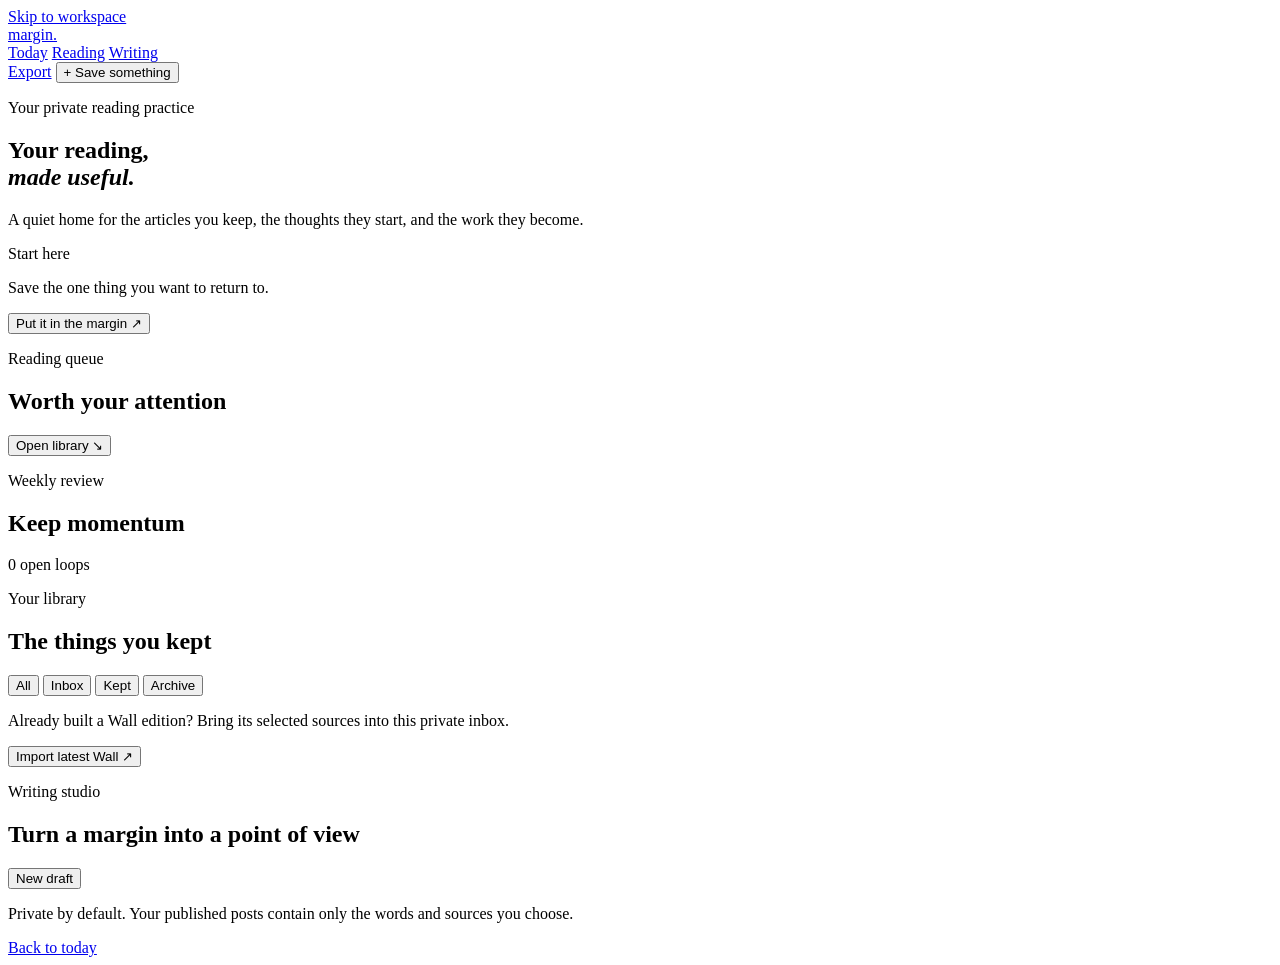
==== wall_harness/web/templates/index.html @ 51578baf "feat: package Margin for private hosting" ====
<!doctype html>
<html lang="en">
  <head>
    <meta charset="utf-8" />
    <meta name="viewport" content="width=device-width, initial-scale=1" />
    <meta name="description" content="A private home for what you read, think, and publish." />
    <title>Margin — reading to writing</title>
    <link rel="stylesheet" href="/static/app.css" />
  </head>
  <body>
    <a class="skip-link" href="#main-content">Skip to workspace</a>
    <div class="workspace-shell">
      <header class="topbar">
        <a class="wordmark" href="/" aria-label="Margin home">margin<span>.</span></a>
        <nav aria-label="Workspace navigation">
          <a class="nav-link is-active" href="#today">Today</a>
          <a class="nav-link" href="#inbox">Reading</a>
          <a class="nav-link" href="#studio">Writing</a>
        </nav>
        <div class="topbar-actions">
          <a class="quiet-link" href="/api/reading/export">Export</a>
          <button id="capture-button" class="button button-primary" type="button"><span>+ </span>Save something</button>
        </div>
      </header>

      <main id="main-content">
        <section id="today" class="hero">
          <div>
            <p id="date-line" class="eyebrow">Your private reading practice</p>
            <h1>Your reading,<br /><em>made useful.</em></h1>
            <p class="hero-copy">A quiet home for the articles you keep, the thoughts they start, and the work they become.</p>
          </div>
          <aside class="hero-note" aria-label="Today's invitation">
            <p class="eyebrow">Start here</p>
            <p>Save the one thing you want to return to.</p>
            <button id="hero-capture" class="text-link" type="button">Put it in the margin <span aria-hidden="true">↗</span></button>
          </aside>
        </section>

        <div id="notice" class="notice" role="status" aria-live="polite"></div>

        <section class="overview-grid" aria-label="Your workspace overview">
          <section class="panel panel-focus" aria-labelledby="focus-title">
            <div class="panel-heading">
              <div><p class="eyebrow">Reading queue</p><h2 id="focus-title">Worth your attention</h2></div>
              <button class="text-link" type="button" data-scroll="inbox">Open library <span aria-hidden="true">↘</span></button>
            </div>
            <div id="focus-list" class="focus-list" aria-live="polite"></div>
          </section>

          <section class="panel panel-review" aria-labelledby="review-title">
            <div class="panel-heading"><div><p class="eyebrow">Weekly review</p><h2 id="review-title">Keep momentum</h2></div><span id="review-count" class="count-chip">0 open loops</span></div>
            <div id="review-list" class="review-list"></div>
          </section>
        </section>

        <section id="inbox" class="section-block" aria-labelledby="inbox-title">
          <div class="section-heading">
            <div><p class="eyebrow">Your library</p><h2 id="inbox-title">The things you kept</h2></div>
            <div class="filter-group" role="group" aria-label="Filter reading items">
              <button class="filter is-active" data-status="all" type="button">All</button>
              <button class="filter" data-status="inbox" type="button">Inbox</button>
              <button class="filter" data-status="kept" type="button">Kept</button>
              <button class="filter" data-status="archived" type="button">Archive</button>
            </div>
          </div>
          <div class="import-row"><p>Already built a Wall edition? Bring its selected sources into this private inbox.</p><button id="import-wall" class="text-link" type="button">Import latest Wall <span aria-hidden="true">↗</span></button></div>
          <div id="entry-list" class="entry-list" aria-live="polite"></div>
        </section>

        <section id="studio" class="section-block studio" aria-labelledby="studio-title">
          <div class="section-heading">
            <div><p class="eyebrow">Writing studio</p><h2 id="studio-title">Turn a margin into a point of view</h2></div>
            <button id="new-draft" class="button button-secondary" type="button">New draft</button>
          </div>
          <div id="draft-list" class="draft-list" aria-live="polite"></div>
        </section>
      </main>

      <footer class="footer"><p>Private by default. Your published posts contain only the words and sources you choose.</p><a href="#today">Back to today</a></footer>
    </div>

    <dialog id="capture-dialog" aria-labelledby="capture-title">
      <form id="capture-form" class="dialog-shell">
        <div class="dialog-topline"><p class="eyebrow">Reading inbox</p><button class="icon-button" type="button" data-close-dialog="capture-dialog" aria-label="Close save form">×</button></div>
        <h2 id="capture-title">Save something<br /><em>worth returning to.</em></h2>
        <div class="form-grid">
          <label class="field field-wide"><span>Title</span><input id="capture-title-input" name="title" required maxlength="500" placeholder="What caught your attention?" /></label>
          <label class="field"><span>Link <small>optional</small></span><input id="capture-url" name="url" type="url" maxlength="4096" placeholder="https://" /></label>
          <label class="field"><span>Source</span><input id="capture-source" name="source" maxlength="200" value="Saved link" /></label>
          <label class="field field-wide"><span>Tags <small>comma-separated</small></span><input id="capture-tags" name="tags" maxlength="500" placeholder="agents, research, to write" /></label>
          <label class="field field-wide"><span>Why keep it?</span><textarea id="capture-summary" name="summary" maxlength="20000" placeholder="A few words for future you."></textarea></label>
        </div>
        <div class="dialog-actions"><button class="text-link" type="button" data-close-dialog="capture-dialog">Cancel</button><button class="button button-primary" type="submit">Save to inbox</button></div>
      </form>
    </dialog>

    <dialog id="entry-dialog" aria-labelledby="entry-dialog-title">
      <div class="dialog-shell detail-shell">
        <div class="dialog-topline"><p class="eyebrow">Reading note</p><button class="icon-button" type="button" data-close-dialog="entry-dialog" aria-label="Close reading note">×</button></div>
        <div id="entry-detail"></div>
      </div>
    </dialog>

    <dialog id="draft-dialog" aria-labelledby="draft-dialog-title">
      <form id="draft-form" class="dialog-shell draft-shell">
        <div class="dialog-topline"><p class="eyebrow">Writing studio</p><button class="icon-button" type="button" data-close-dialog="draft-dialog" aria-label="Close draft editor">×</button></div>
        <input id="draft-id" type="hidden" />
        <label class="draft-title-field"><span class="sr-only">Draft title</span><input id="draft-title" required maxlength="500" placeholder="Give this thought a title" /></label>
        <label class="field"><span>Your draft</span><textarea id="draft-body" maxlength="100000" placeholder="Start from what you noticed. Sources stay connected below."></textarea></label>
        <fieldset class="source-picker"><legend>Source cards</legend><div id="draft-sources"></div></fieldset>
        <div class="dialog-actions"><button id="publish-draft" class="text-link" type="button" hidden>Publish now ↗</button><button class="button button-primary" type="submit">Save draft</button></div>
      </form>
    </dialog>

    <script type="module" src="/static/app.js"></script>
  </body>
</html>
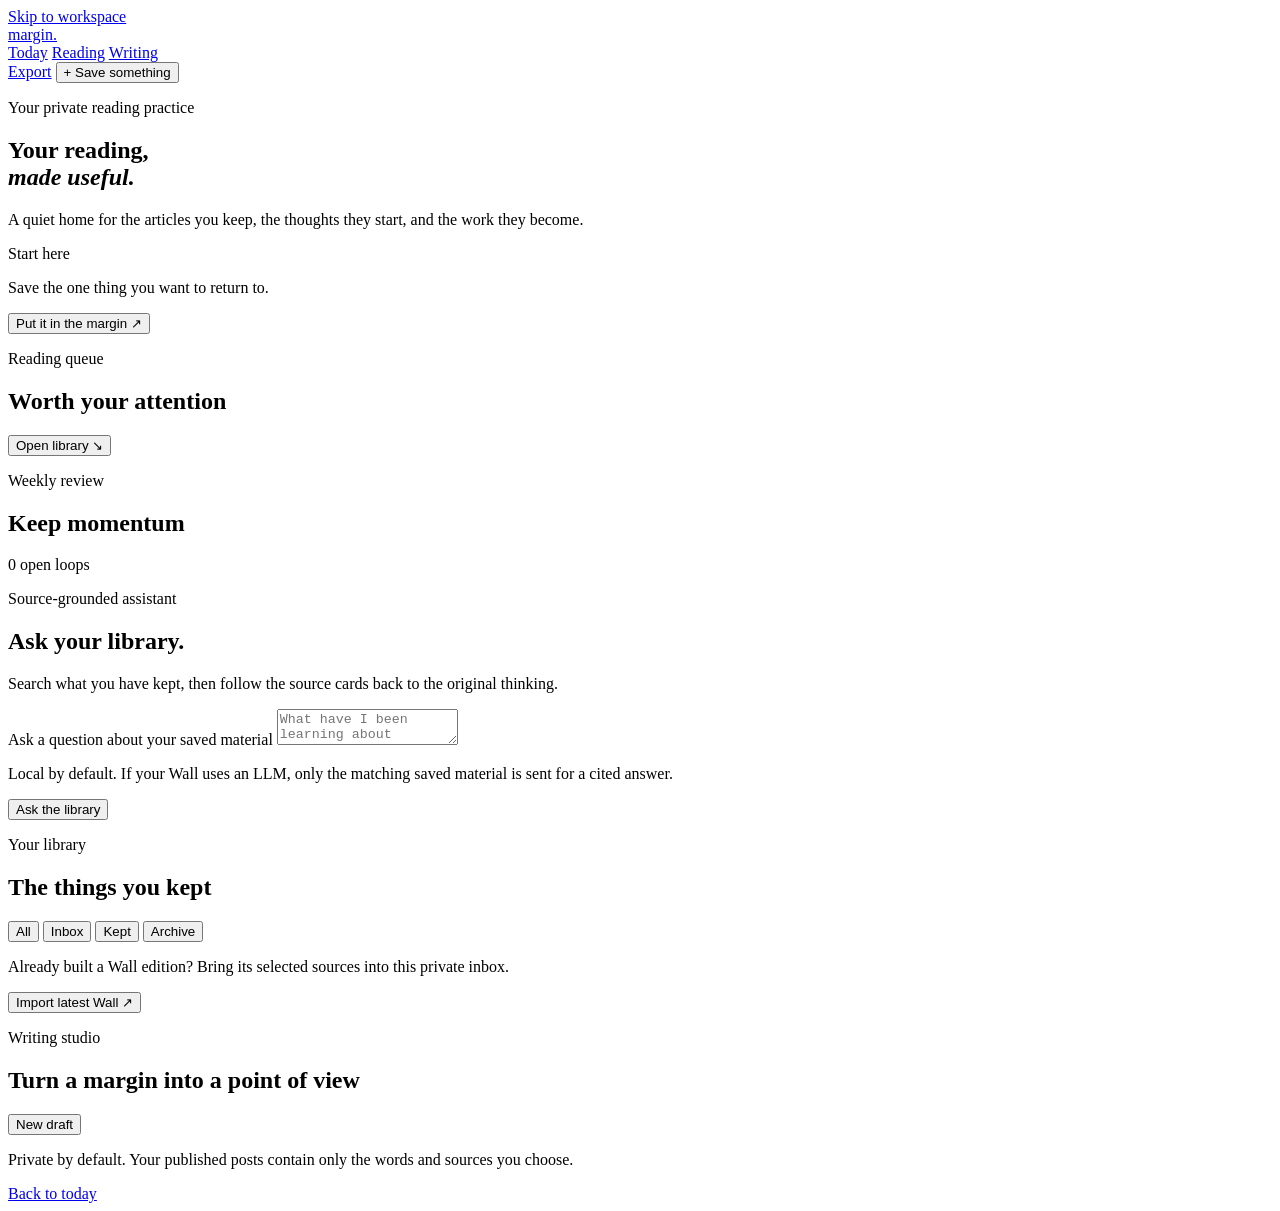
==== commit 30a35f0d: "feat: add source-grounded library assistant" ====
--- a/wall_harness/web/templates/index.html
+++ b/wall_harness/web/templates/index.html
@@ -52,6 +52,20 @@
             <div class="panel-heading"><div><p class="eyebrow">Weekly review</p><h2 id="review-title">Keep momentum</h2></div><span id="review-count" class="count-chip">0 open loops</span></div>
             <div id="review-list" class="review-list"></div>
           </section>
+        </section>
+
+        <section class="library-ask" aria-labelledby="library-ask-title">
+          <div>
+            <p class="eyebrow">Source-grounded assistant</p>
+            <h2 id="library-ask-title">Ask your library.</h2>
+            <p>Search what you have kept, then follow the source cards back to the original thinking.</p>
+          </div>
+          <form id="library-ask-form" class="library-ask-form">
+            <label class="sr-only" for="library-question">Ask a question about your saved material</label>
+            <textarea id="library-question" required maxlength="1000" placeholder="What have I been learning about evaluation-driven agents?"></textarea>
+            <div class="library-ask-actions"><p>Local by default. If your Wall uses an LLM, only the matching saved material is sent for a cited answer.</p><button class="button button-primary" type="submit">Ask the library</button></div>
+          </form>
+          <div id="library-answer" class="library-answer" aria-live="polite"></div>
         </section>
 
         <section id="inbox" class="section-block" aria-labelledby="inbox-title">
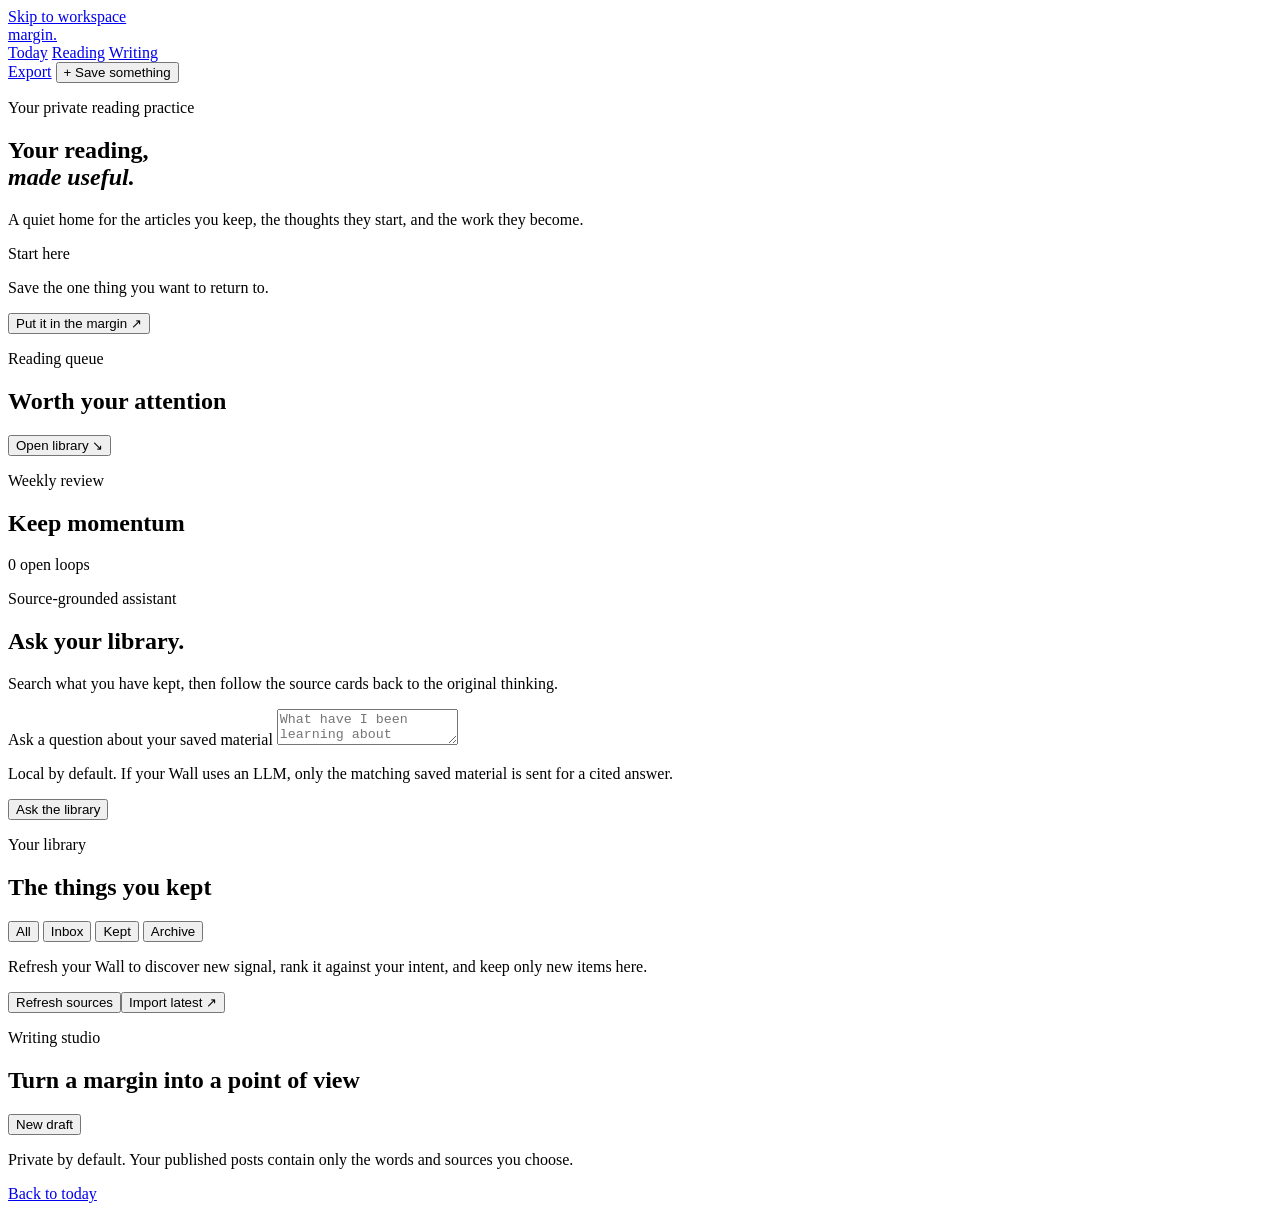
==== commit e9cfba2a: "feat: refresh Margin directly from Wall sources" ====
--- a/wall_harness/web/templates/index.html
+++ b/wall_harness/web/templates/index.html
@@ -78,7 +78,7 @@
               <button class="filter" data-status="archived" type="button">Archive</button>
             </div>
           </div>
-          <div class="import-row"><p>Already built a Wall edition? Bring its selected sources into this private inbox.</p><button id="import-wall" class="text-link" type="button">Import latest Wall <span aria-hidden="true">↗</span></button></div>
+          <div class="import-row"><p>Refresh your Wall to discover new signal, rank it against your intent, and keep only new items here.</p><div class="import-actions"><button id="refresh-wall" class="button button-secondary" type="button">Refresh sources</button><button id="import-wall" class="text-link" type="button">Import latest <span aria-hidden="true">↗</span></button></div></div>
           <div id="entry-list" class="entry-list" aria-live="polite"></div>
         </section>
 
@@ -122,6 +122,11 @@
         <input id="draft-id" type="hidden" />
         <label class="draft-title-field"><span class="sr-only">Draft title</span><input id="draft-title" required maxlength="500" placeholder="Give this thought a title" /></label>
         <label class="field"><span>Your draft</span><textarea id="draft-body" maxlength="100000" placeholder="Start from what you noticed. Sources stay connected below."></textarea></label>
+        <section class="draft-assist" aria-labelledby="draft-assist-title">
+          <div class="draft-assist-heading"><div><p class="eyebrow">Source-backed starter</p><h3 id="draft-assist-title">Find a shape, then make it yours.</h3></div><button id="build-draft-starter" class="text-link" type="button">Make a starter ↗</button></div>
+          <label class="field"><span>Writing angle <small>optional</small></span><input id="draft-intent" maxlength="2000" placeholder="What do you want this post to help someone understand?" /></label>
+          <div id="draft-starter-preview" class="draft-starter-preview" hidden><p id="draft-starter-mode" class="eyebrow"></p><pre id="draft-starter-body"></pre><p>This is an editable working draft. Check every claim and remove any private margin before publishing.</p><button id="use-draft-starter" class="button button-secondary" type="button">Insert in editor</button></div>
+        </section>
         <fieldset class="source-picker"><legend>Source cards</legend><div id="draft-sources"></div></fieldset>
         <div class="dialog-actions"><button id="publish-draft" class="text-link" type="button" hidden>Publish now ↗</button><button class="button button-primary" type="submit">Save draft</button></div>
       </form>
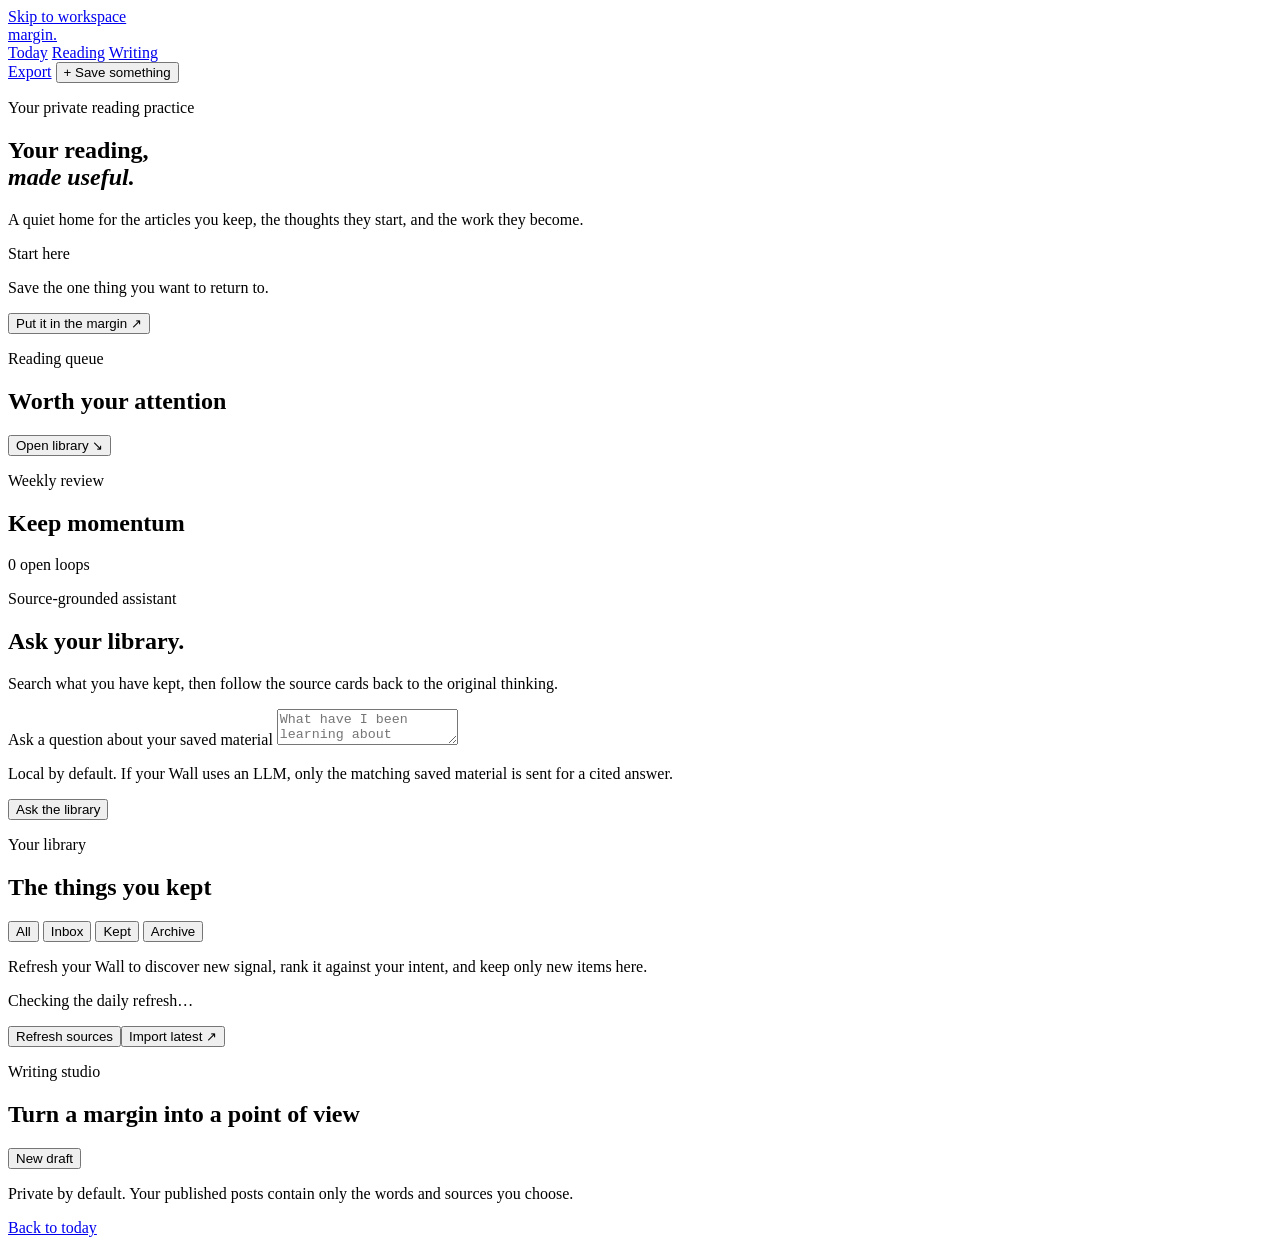
==== commit fabada7a: "feat: show daily refresh state in Margin" ====
--- a/wall_harness/web/templates/index.html
+++ b/wall_harness/web/templates/index.html
@@ -78,7 +78,7 @@
               <button class="filter" data-status="archived" type="button">Archive</button>
             </div>
           </div>
-          <div class="import-row"><p>Refresh your Wall to discover new signal, rank it against your intent, and keep only new items here.</p><div class="import-actions"><button id="refresh-wall" class="button button-secondary" type="button">Refresh sources</button><button id="import-wall" class="text-link" type="button">Import latest <span aria-hidden="true">↗</span></button></div></div>
+          <div class="import-row"><div><p>Refresh your Wall to discover new signal, rank it against your intent, and keep only new items here.</p><p id="refresh-status" class="refresh-status" aria-live="polite">Checking the daily refresh…</p></div><div class="import-actions"><button id="refresh-wall" class="button button-secondary" type="button">Refresh sources</button><button id="import-wall" class="text-link" type="button">Import latest <span aria-hidden="true">↗</span></button></div></div>
           <div id="entry-list" class="entry-list" aria-live="polite"></div>
         </section>
 
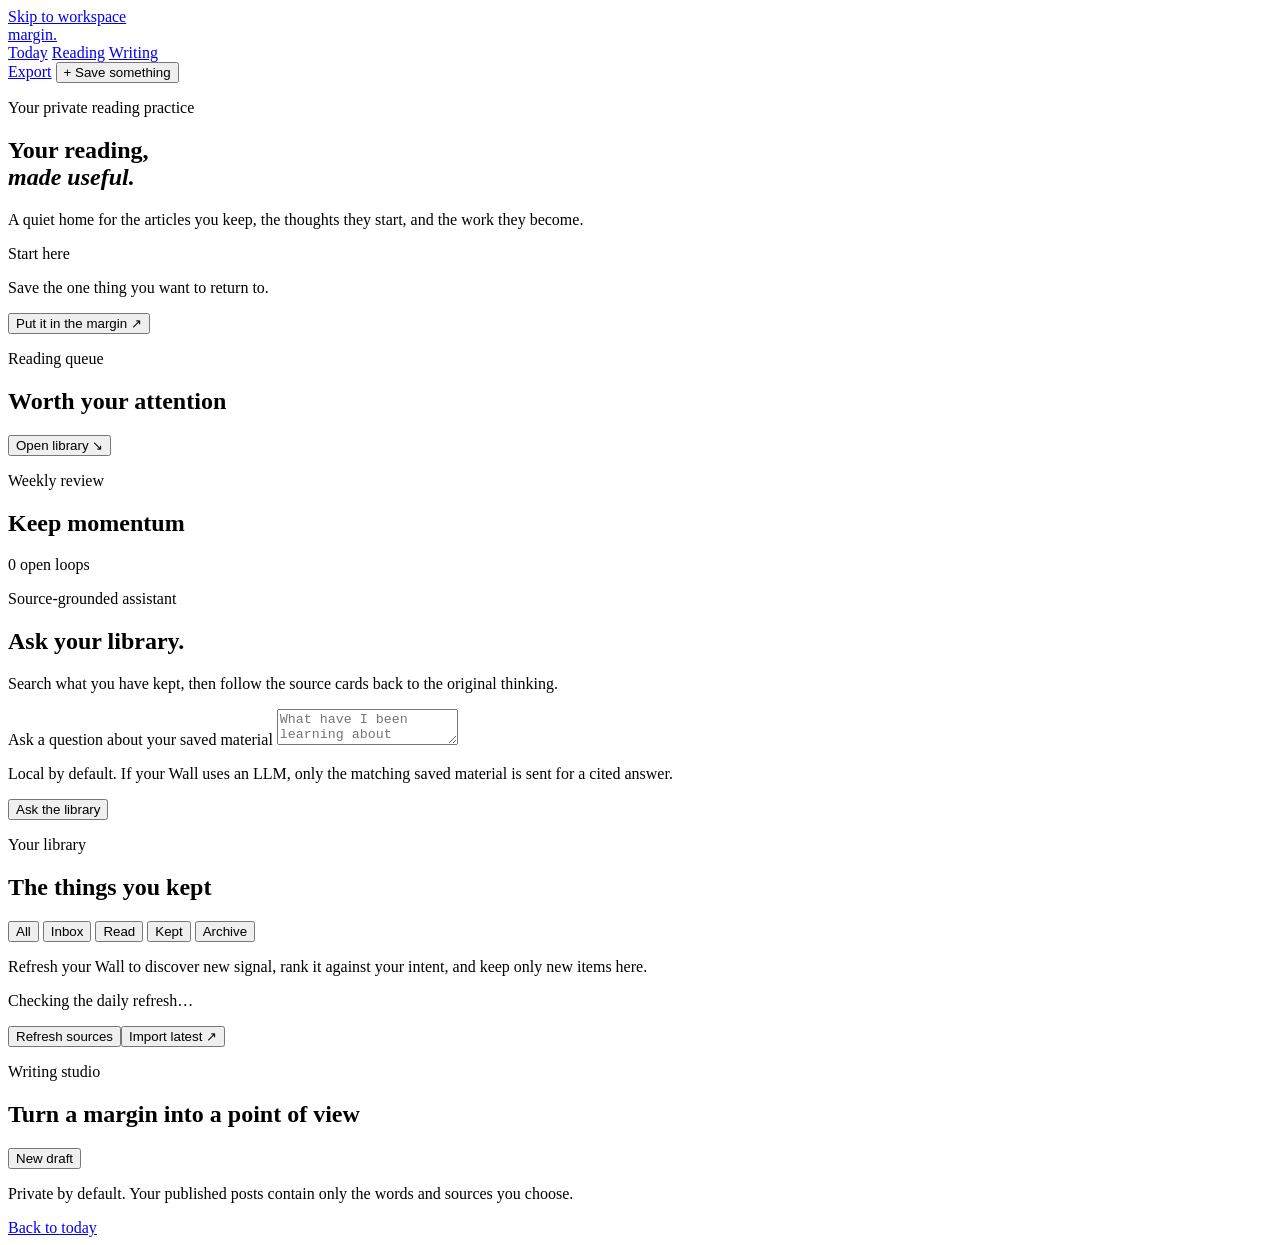
==== commit bc119b9b: "feat: track completed reading in Margin" ====
--- a/wall_harness/web/templates/index.html
+++ b/wall_harness/web/templates/index.html
@@ -74,6 +74,7 @@
             <div class="filter-group" role="group" aria-label="Filter reading items">
               <button class="filter is-active" data-status="all" type="button">All</button>
               <button class="filter" data-status="inbox" type="button">Inbox</button>
+              <button class="filter" data-status="reading" type="button">Read</button>
               <button class="filter" data-status="kept" type="button">Kept</button>
               <button class="filter" data-status="archived" type="button">Archive</button>
             </div>
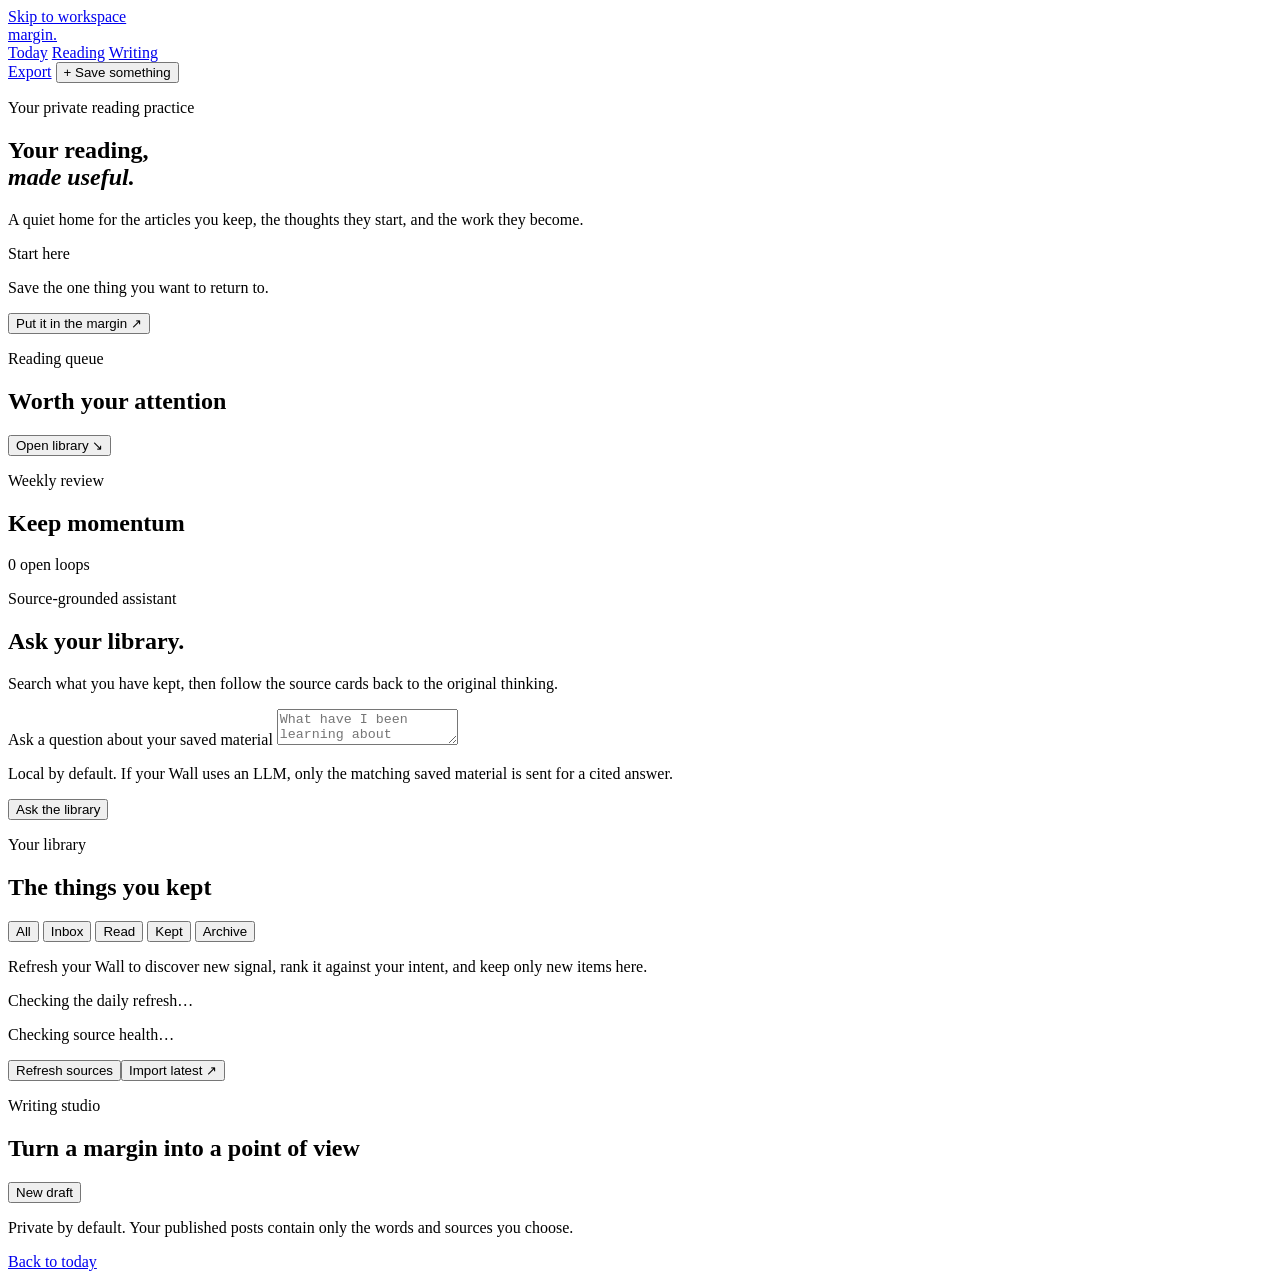
==== commit 7a8d8405: "feat: report source health in Margin" ====
--- a/wall_harness/web/templates/index.html
+++ b/wall_harness/web/templates/index.html
@@ -39,6 +39,13 @@
 
         <div id="notice" class="notice" role="status" aria-live="polite"></div>
 
+        <section id="daily-wall" class="daily-wall" aria-labelledby="daily-wall-title" hidden>
+          <div class="daily-wall-heading">
+            <div><p id="daily-wall-meta" class="eyebrow">Today's Wall</p><h2 id="daily-wall-title">What changed for you.</h2></div>
+          </div>
+          <div id="daily-wall-list" class="daily-wall-list" aria-live="polite"></div>
+        </section>
+
         <section class="overview-grid" aria-label="Your workspace overview">
           <section class="panel panel-focus" aria-labelledby="focus-title">
             <div class="panel-heading">
@@ -79,7 +86,7 @@
               <button class="filter" data-status="archived" type="button">Archive</button>
             </div>
           </div>
-          <div class="import-row"><div><p>Refresh your Wall to discover new signal, rank it against your intent, and keep only new items here.</p><p id="refresh-status" class="refresh-status" aria-live="polite">Checking the daily refresh…</p></div><div class="import-actions"><button id="refresh-wall" class="button button-secondary" type="button">Refresh sources</button><button id="import-wall" class="text-link" type="button">Import latest <span aria-hidden="true">↗</span></button></div></div>
+          <div class="import-row"><div><p>Refresh your Wall to discover new signal, rank it against your intent, and keep only new items here.</p><p id="refresh-status" class="refresh-status" aria-live="polite">Checking the daily refresh…</p><p id="source-health" class="source-health" aria-live="polite">Checking source health…</p></div><div class="import-actions"><button id="refresh-wall" class="button button-secondary" type="button">Refresh sources</button><button id="import-wall" class="text-link" type="button">Import latest <span aria-hidden="true">↗</span></button></div></div>
           <div id="entry-list" class="entry-list" aria-live="polite"></div>
         </section>
 
